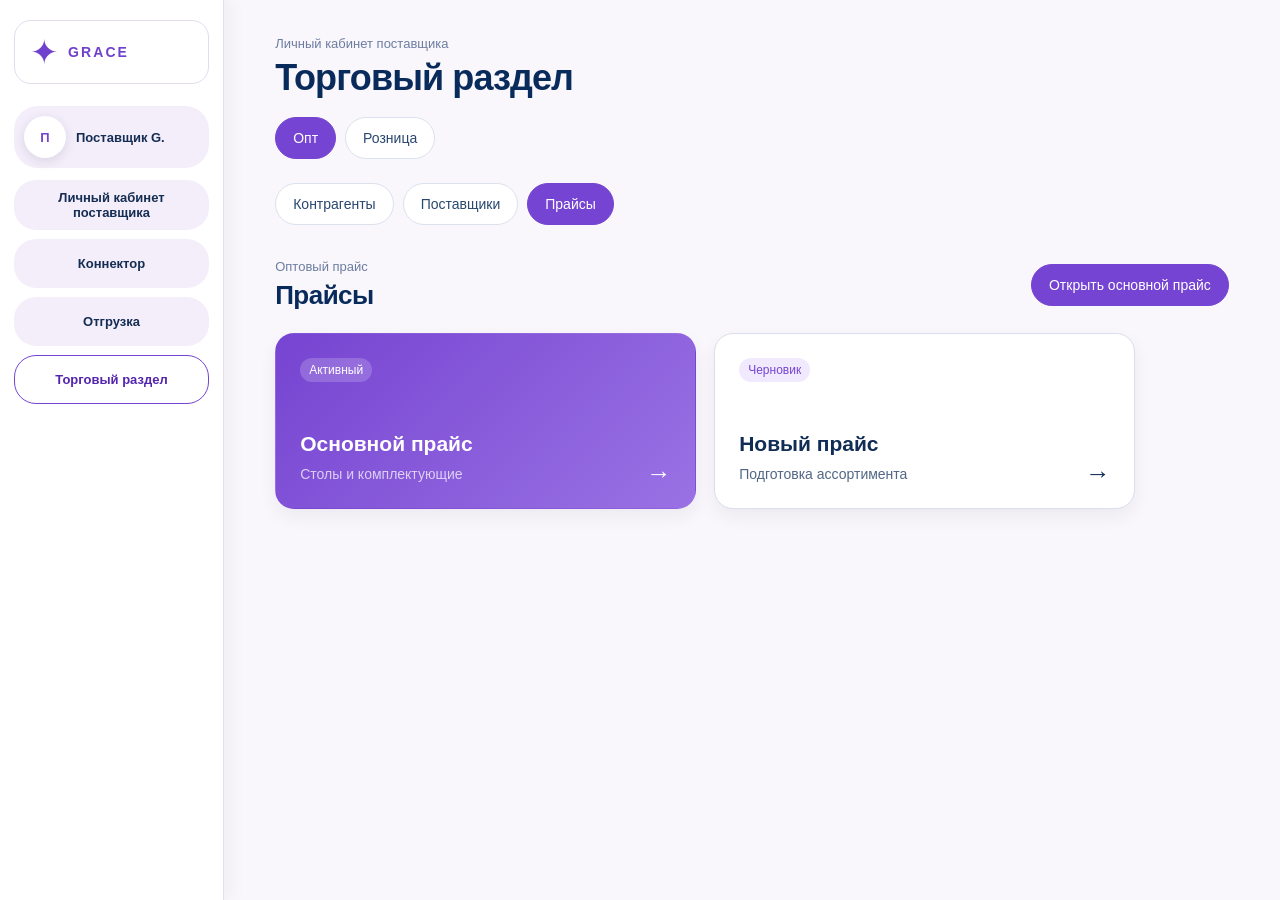
==== index.html @ 9927104e "Add static trade section demo" ====
<!doctype html>
<html lang="ru">
  <head>
    <meta charset="UTF-8" />
    <meta name="viewport" content="width=device-width, initial-scale=1.0" />
    <meta name="description" content="Демонстрация торгового раздела" />
    <title>Grace CRM — торговый раздел</title>
    <link rel="stylesheet" href="assets/styles.css" />
  </head>
  <body>
    <div class="app">
      <aside class="sidebar">
        <div class="sidebar__brand">
          <span class="sidebar__brand-mark">✦</span>
          <span class="sidebar__brand-name">GRACE</span>
        </div>
        <div class="sidebar__profile">
          <span class="sidebar__avatar">П</span>
          <span>Поставщик G.</span>
        </div>
        <nav class="sidebar__nav" aria-label="Основная навигация">
          <button class="sidebar__nav-item" type="button">Личный кабинет<br />поставщика</button>
          <button class="sidebar__nav-item" type="button">Коннектор</button>
          <button class="sidebar__nav-item" type="button">Отгрузка</button>
          <button class="sidebar__nav-item sidebar__nav-item--active" type="button">Торговый раздел</button>
        </nav>
      </aside>

      <main class="trade">
        <header class="trade__header">
          <p class="trade__eyebrow">Личный кабинет поставщика</p>
          <h1 class="trade__title">Торговый раздел</h1>
          <div class="switcher" role="tablist" aria-label="Тип прайса">
            <button class="switcher__button switcher__button--active" type="button" data-price-type="wholesale">Опт</button>
            <button class="switcher__button" type="button" data-price-type="retail">Розница</button>
          </div>
        </header>

        <div class="trade__tabs" role="tablist" aria-label="Разделы торговли">
          <button class="trade__tab" type="button" data-screen="counterparties">Контрагенты</button>
          <button class="trade__tab" type="button" data-screen="suppliers">Поставщики</button>
          <button class="trade__tab trade__tab--active" type="button" data-screen="prices">Прайсы</button>
        </div>

        <section class="screen screen--active" data-screen-panel="prices">
          <div class="screen__heading">
            <div>
              <p class="screen__kicker">Оптовый прайс</p>
              <h2 class="screen__title">Прайсы</h2>
            </div>
            <button class="button button--primary" type="button" data-action="show-price-list">Открыть основной прайс</button>
          </div>
          <div class="price-grid">
            <button class="price-card price-card--featured" type="button" data-action="show-price-list">
              <span class="price-card__label">Активный</span>
              <strong class="price-card__title">Основной прайс</strong>
              <span class="price-card__text">Столы и комплектующие</span>
              <span class="price-card__arrow">→</span>
            </button>
            <button class="price-card" type="button" data-action="show-price-list">
              <span class="price-card__label">Черновик</span>
              <strong class="price-card__title">Новый прайс</strong>
              <span class="price-card__text">Подготовка ассортимента</span>
              <span class="price-card__arrow">→</span>
            </button>
          </div>
        </section>

        <section class="screen" data-screen-panel="counterparties">
          <div class="screen__heading">
            <div><p class="screen__kicker">Торговый раздел</p><h2 class="screen__title">Контрагенты</h2></div>
            <button class="button button--primary" type="button">Добавить контрагента</button>
          </div>
          <div class="empty-card"><span class="empty-card__icon">◎</span><strong>Контрагенты</strong><p>Здесь будет список контрагентов поставщика.</p></div>
        </section>

        <section class="screen" data-screen-panel="suppliers">
          <div class="screen__heading">
            <div><p class="screen__kicker">Торговый раздел</p><h2 class="screen__title">Поставщики</h2></div>
            <button class="button button--primary" type="button">Добавить поставщика</button>
          </div>
          <div class="empty-card"><span class="empty-card__icon">◈</span><strong>Поставщики</strong><p>Здесь будет список поставщиков и их прайсов.</p></div>
        </section>

        <section class="price-detail" data-price-detail hidden>
          <button class="back-button" type="button" data-action="show-price-list">← <span>К прайсам</span></button>
          <div class="price-detail__top">
            <div><p class="screen__kicker">Оптовый прайс</p><h2 class="screen__title">Основной прайс</h2></div>
            <span class="status-badge">Активный</span>
          </div>
          <div class="price-detail__tabs" role="tablist" aria-label="Раздел прайса">
            <button class="price-detail__tab price-detail__tab--active" type="button" data-price-screen="catalog">Каталог</button>
            <button class="price-detail__tab" type="button" data-price-screen="settings">Настройки</button>
          </div>

          <div class="price-screen price-screen--active" data-price-panel="catalog">
            <div class="section-title"><h3>Конфигурация стола</h3><p>Выберите механизм или настройте опоры.</p></div>
            <div class="catalog-grid">
              <button class="catalog-card" type="button" data-mechanism="vega"><strong>Вега</strong><span>1 подтип</span></button>
              <button class="catalog-card" type="button" data-mechanism="phantom"><strong>Фантом</strong><span>2 подтипа</span></button>
              <button class="catalog-card" type="button" data-mechanism="fora"><strong>Фора</strong><span>2 подтипа</span></button>
              <button class="catalog-card" type="button" data-mechanism="supports"><strong>Опоры</strong><span>Цены и комплектация</span></button>
            </div>
            <div class="catalog-preview" data-catalog-preview>
              <strong>Выберите карточку</strong>
              <p>Здесь отображаются настройки выбранного механизма или опор.</p>
            </div>
          </div>

          <div class="price-screen" data-price-panel="settings">
            <div class="section-title"><h3>Настройки прайса</h3><p>Общие справочники и цены.</p></div>
            <div class="settings-grid">
              <button class="settings-card" type="button"><strong>Размеры</strong><span>Длина, ширина и лепесток</span></button>
              <button class="settings-card" type="button"><strong>Материалы</strong><span>Материалы и текстуры</span></button>
              <button class="settings-card" type="button"><strong>Наценки</strong><span>Уровни наценки</span></button>
              <button class="settings-card" type="button"><strong>Кант в столешницу</strong><span>Общая цена</span></button>
              <button class="settings-card" type="button"><strong>Цвета опор</strong><span>Текстуры и цены</span></button>
              <button class="settings-card" type="button"><strong>Лепёшки и молдинги</strong><span>Цвета и текстуры</span></button>
            </div>
          </div>
        </section>
      </main>
    </div>
    <script src="assets/app.js"></script>
  </body>
</html>
---- assets/styles.css ----
:root {
  color: #092b5b;
  background: #f9f7fc;
  font-family: Inter, Arial, sans-serif;
}

* { box-sizing: border-box; }
body { margin: 0; min-width: 320px; }
button { font: inherit; }

.app { display: flex; min-height: 100vh; }
.sidebar { width: 224px; flex: 0 0 224px; padding: 20px 14px; background: #fff; border-right: 1px solid #e6def1; box-shadow: 5px 0 18px rgba(35, 26, 55, .05); }
.sidebar__brand { display: flex; align-items: center; gap: 10px; height: 64px; padding: 0 15px; border: 1px solid #e4dced; border-radius: 17px; color: #7041cc; }
.sidebar__brand-mark { font-size: 34px; line-height: 1; }
.sidebar__brand-name { font-size: 14px; font-weight: 800; letter-spacing: .15em; }
.sidebar__profile { display: flex; align-items: center; gap: 10px; margin: 22px 0 12px; padding: 10px; border-radius: 24px; background: #f4eefb; color: #152d52; font-size: 13px; font-weight: 700; }
.sidebar__avatar { display: grid; width: 42px; height: 42px; place-items: center; border-radius: 50%; background: #fff; color: #7346cd; box-shadow: 0 3px 12px rgba(30, 21, 49, .12); }
.sidebar__nav { display: grid; gap: 9px; }
.sidebar__nav-item { min-height: 49px; padding: 9px 13px; border: 1px solid transparent; border-radius: 22px; background: #f4eefb; color: #152d52; cursor: pointer; font-size: 13px; font-weight: 600; }
.sidebar__nav-item--active { border-color: #7544d2; background: #fff; color: #5425ad; }

.trade { width: min(100%, 1480px); padding: 36px clamp(24px, 4vw, 64px) 70px; }
.trade__header { margin-bottom: 24px; }
.trade__eyebrow, .screen__kicker { margin: 0 0 6px; color: #6c7da0; font-size: 13px; }
.trade__title { margin: 0 0 18px; font-size: clamp(28px, 4vw, 36px); letter-spacing: -.025em; }
.switcher, .trade__tabs, .price-detail__tabs { display: flex; flex-wrap: wrap; gap: 9px; }
.switcher__button, .trade__tab, .price-detail__tab, .button, .back-button { min-height: 42px; padding: 0 17px; border: 1px solid #dbe2ee; border-radius: 22px; background: #fff; color: #29476f; cursor: pointer; font-size: 14px; }
.switcher__button--active, .trade__tab--active, .price-detail__tab--active, .button--primary { border-color: #7544d2; background: #7544d2; color: #fff; }
.trade__tabs { margin-bottom: 34px; }
.screen { display: none; }
.screen--active { display: block; }
.screen__heading, .price-detail__top { display: flex; align-items: center; justify-content: space-between; gap: 20px; margin-bottom: 22px; }
.screen__title { margin: 0; font-size: 26px; letter-spacing: -.02em; }
.price-grid { display: grid; grid-template-columns: repeat(2, minmax(0, 1fr)); gap: 18px; max-width: 860px; }
.price-card, .catalog-card, .settings-card { position: relative; display: flex; flex-direction: column; align-items: flex-start; min-height: 176px; padding: 24px; border: 1px solid #d9dfeb; border-radius: 19px; background: #fff; color: #102d56; text-align: left; box-shadow: 0 8px 18px rgba(32, 24, 51, .06); cursor: pointer; transition: transform .18s ease, border-color .18s ease, box-shadow .18s ease; }
.price-card:hover, .catalog-card:hover, .settings-card:hover { transform: translateY(-3px); border-color: #8b61dc; box-shadow: 0 12px 25px rgba(90, 50, 162, .13); }
.price-card--featured { background: linear-gradient(135deg, #7644d1, #9a72e4); color: #fff; border-color: transparent; }
.price-card__label { display: inline-flex; margin-bottom: auto; padding: 5px 9px; border-radius: 20px; background: rgba(255,255,255,.18); font-size: 12px; }
.price-card:not(.price-card--featured) .price-card__label { background: #f1eafe; color: #7544d2; }
.price-card__title { font-size: 21px; }
.price-card__text, .catalog-card span, .settings-card span { margin-top: 8px; color: inherit; opacity: .72; font-size: 14px; line-height: 1.45; }
.price-card__arrow { position: absolute; right: 24px; bottom: 20px; font-size: 25px; }
.empty-card, .catalog-preview { padding: 42px 28px; border: 1px dashed #cbd5e4; border-radius: 19px; background: #fff; color: #526b90; text-align: center; }
.empty-card__icon { display: block; margin-bottom: 11px; color: #7644d1; font-size: 32px; }
.empty-card strong, .catalog-preview strong { color: #102d56; font-size: 18px; }
.empty-card p, .catalog-preview p { margin: 8px 0 0; }
.price-detail { margin-top: -2px; }
.back-button { margin-bottom: 20px; }
.status-badge { padding: 7px 12px; border-radius: 20px; background: #e9defb; color: #6a39c6; font-size: 13px; font-weight: 700; }
.price-detail__tabs { margin-bottom: 31px; }
.price-screen { display: none; }
.price-screen--active { display: block; }
.section-title { margin-bottom: 19px; }
.section-title h3 { margin: 0 0 7px; font-size: 22px; }
.section-title p { margin: 0; color: #647798; }
.catalog-grid, .settings-grid { display: grid; grid-template-columns: repeat(4, minmax(0, 1fr)); gap: 15px; }
.catalog-card { min-height: 124px; padding: 18px; }
.catalog-card--active { border-color: #7544d2; box-shadow: 0 0 0 3px rgba(117,68,210,.12); }
.settings-grid { grid-template-columns: repeat(3, minmax(0, 1fr)); }
.settings-card { min-height: 148px; }
.catalog-preview { margin-top: 20px; text-align: left; }

@media (max-width: 900px) {
  .sidebar { width: 82px; flex-basis: 82px; padding: 14px 9px; }
  .sidebar__brand { justify-content: center; padding: 0; }
  .sidebar__brand-name, .sidebar__profile > span:last-child, .sidebar__nav-item { font-size: 0; }
  .sidebar__nav-item { min-height: 44px; }
  .sidebar__nav-item::after { content: '•'; font-size: 21px; }
  .sidebar__profile { justify-content: center; padding: 7px; }
  .trade { padding-inline: 28px; }
  .catalog-grid { grid-template-columns: repeat(2, minmax(0, 1fr)); }
}

@media (max-width: 620px) {
  .app { display: block; }
  .sidebar { display: none; }
  .trade { padding: 25px 18px 50px; }
  .screen__heading, .price-detail__top { align-items: flex-start; flex-direction: column; }
  .price-grid, .catalog-grid, .settings-grid { grid-template-columns: 1fr; }
  .button--primary { width: 100%; }
}
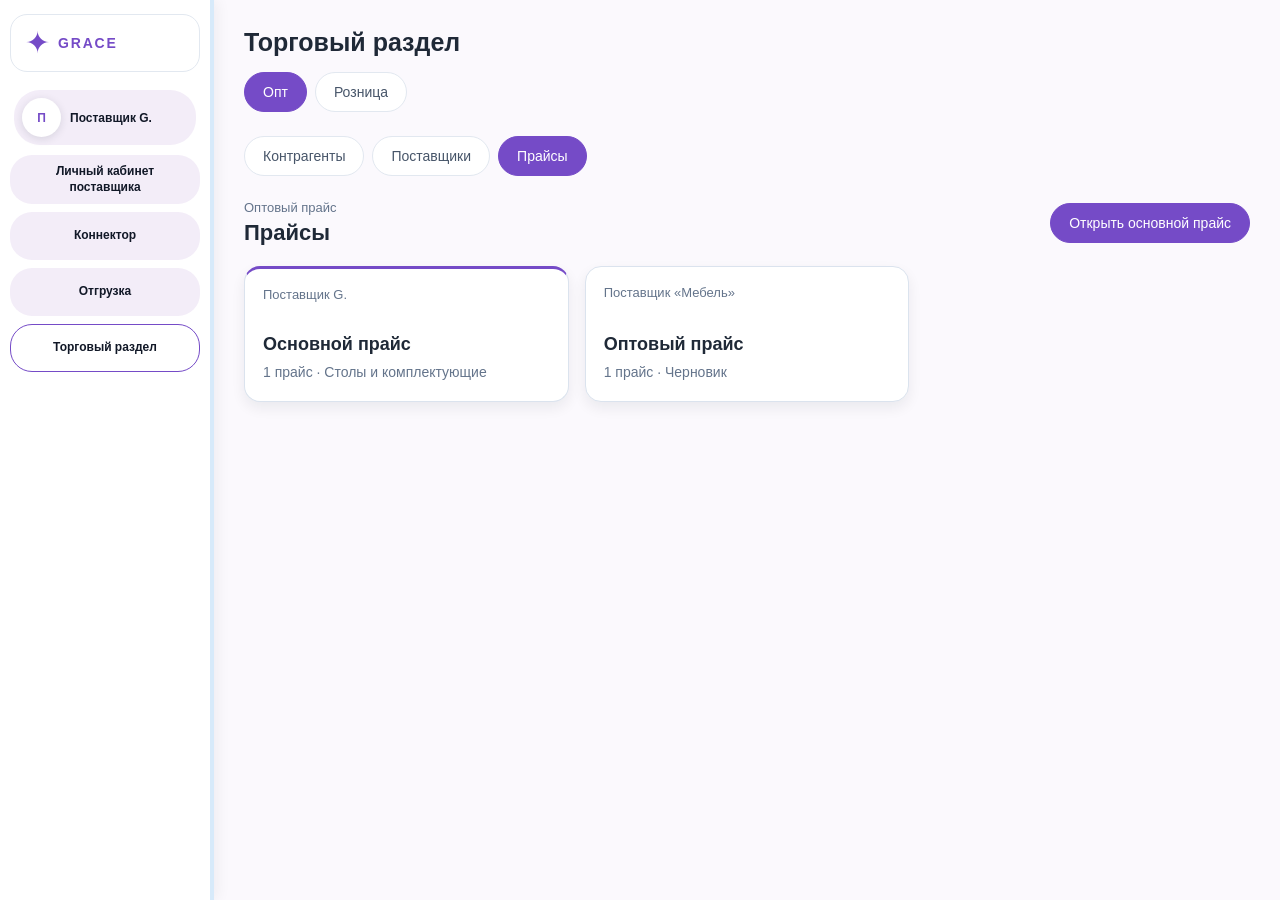
==== commit 1b624317: "Match trade demo to CRM interface" ====
--- a/index.html
+++ b/index.html
@@ -28,7 +28,6 @@
 
       <main class="trade">
         <header class="trade__header">
-          <p class="trade__eyebrow">Личный кабинет поставщика</p>
           <h1 class="trade__title">Торговый раздел</h1>
           <div class="switcher" role="tablist" aria-label="Тип прайса">
             <button class="switcher__button switcher__button--active" type="button" data-price-type="wholesale">Опт</button>
@@ -52,15 +51,15 @@
           </div>
           <div class="price-grid">
             <button class="price-card price-card--featured" type="button" data-action="show-price-list">
-              <span class="price-card__label">Активный</span>
+              <span class="price-card__label">Поставщик G.</span>
               <strong class="price-card__title">Основной прайс</strong>
-              <span class="price-card__text">Столы и комплектующие</span>
+              <span class="price-card__text">1 прайс · Столы и комплектующие</span>
               <span class="price-card__arrow">→</span>
             </button>
             <button class="price-card" type="button" data-action="show-price-list">
-              <span class="price-card__label">Черновик</span>
-              <strong class="price-card__title">Новый прайс</strong>
-              <span class="price-card__text">Подготовка ассортимента</span>
+              <span class="price-card__label">Поставщик «Мебель»</span>
+              <strong class="price-card__title">Оптовый прайс</strong>
+              <span class="price-card__text">1 прайс · Черновик</span>
               <span class="price-card__arrow">→</span>
             </button>
           </div>
@@ -71,7 +70,12 @@
             <div><p class="screen__kicker">Торговый раздел</p><h2 class="screen__title">Контрагенты</h2></div>
             <button class="button button--primary" type="button">Добавить контрагента</button>
           </div>
-          <div class="empty-card"><span class="empty-card__icon">◎</span><strong>Контрагенты</strong><p>Здесь будет список контрагентов поставщика.</p></div>
+          <div class="entity-table">
+            <div class="entity-table__head"><span>Название</span><span>Телефон</span><span>Статус</span></div>
+            <div class="entity-table__row"><strong>ООО «Мебельная компания»</strong><span>+7 900 000-00-00</span><span class="entity-table__status">Активен</span></div>
+            <div class="entity-table__row"><strong>Салон «Гостиная»</strong><span>+7 901 000-00-00</span><span class="entity-table__status">Активен</span></div>
+            <div class="entity-table__row"><strong>Интерьерный дом</strong><span>+7 902 000-00-00</span><span class="entity-table__status">Активен</span></div>
+          </div>
         </section>
 
         <section class="screen" data-screen-panel="suppliers">
@@ -79,7 +83,11 @@
             <div><p class="screen__kicker">Торговый раздел</p><h2 class="screen__title">Поставщики</h2></div>
             <button class="button button--primary" type="button">Добавить поставщика</button>
           </div>
-          <div class="empty-card"><span class="empty-card__icon">◈</span><strong>Поставщики</strong><p>Здесь будет список поставщиков и их прайсов.</p></div>
+          <div class="entity-table">
+            <div class="entity-table__head"><span>Поставщик</span><span>Прайсов</span><span>Статус</span></div>
+            <div class="entity-table__row"><strong>Поставщик G.</strong><span>1</span><span class="entity-table__status">Активен</span></div>
+            <div class="entity-table__row"><strong>Мебельная группа</strong><span>2</span><span class="entity-table__status">Активен</span></div>
+          </div>
         </section>
 
         <section class="price-detail" data-price-detail hidden>
@@ -103,7 +111,7 @@
             </div>
             <div class="catalog-preview" data-catalog-preview>
               <strong>Выберите карточку</strong>
-              <p>Здесь отображаются настройки выбранного механизма или опор.</p>
+              <p>Откроется статичный пример настроек выбранного раздела.</p>
             </div>
           </div>
 
@@ -124,4 +132,3 @@
     <script src="assets/app.js"></script>
   </body>
 </html>
-
--- a/assets/styles.css
+++ b/assets/styles.css
@@ -1,82 +1,96 @@
 :root {
-  color: #092b5b;
-  background: #f9f7fc;
-  font-family: Inter, Arial, sans-serif;
+  color: #1f2937;
+  background: #fbf9fd;
+  font-family: Arial, sans-serif;
 }
 
 * { box-sizing: border-box; }
 body { margin: 0; min-width: 320px; }
 button { font: inherit; }
 
-.app { display: flex; min-height: 100vh; }
-.sidebar { width: 224px; flex: 0 0 224px; padding: 20px 14px; background: #fff; border-right: 1px solid #e6def1; box-shadow: 5px 0 18px rgba(35, 26, 55, .05); }
-.sidebar__brand { display: flex; align-items: center; gap: 10px; height: 64px; padding: 0 15px; border: 1px solid #e4dced; border-radius: 17px; color: #7041cc; }
-.sidebar__brand-mark { font-size: 34px; line-height: 1; }
-.sidebar__brand-name { font-size: 14px; font-weight: 800; letter-spacing: .15em; }
-.sidebar__profile { display: flex; align-items: center; gap: 10px; margin: 22px 0 12px; padding: 10px; border-radius: 24px; background: #f4eefb; color: #152d52; font-size: 13px; font-weight: 700; }
-.sidebar__avatar { display: grid; width: 42px; height: 42px; place-items: center; border-radius: 50%; background: #fff; color: #7346cd; box-shadow: 0 3px 12px rgba(30, 21, 49, .12); }
-.sidebar__nav { display: grid; gap: 9px; }
-.sidebar__nav-item { min-height: 49px; padding: 9px 13px; border: 1px solid transparent; border-radius: 22px; background: #f4eefb; color: #152d52; cursor: pointer; font-size: 13px; font-weight: 600; }
-.sidebar__nav-item--active { border-color: #7544d2; background: #fff; color: #5425ad; }
+.app { display: flex; min-height: 100vh; background: #fbf9fd; }
+.sidebar { width: 214px; flex: 0 0 214px; padding: 14px 10px; background: #fff; border-right: 4px solid #d7eafa; box-shadow: 3px 0 14px rgba(15, 23, 42, .06); }
+.sidebar__brand { display: flex; align-items: center; gap: 8px; min-height: 58px; padding: 9px 14px; border: 1px solid #e2e8f0; border-radius: 17px; color: #754bc7; }
+.sidebar__brand-mark { font-size: 30px; line-height: 1; }
+.sidebar__brand-name { font-size: 14px; font-weight: 800; letter-spacing: .13em; }
+.sidebar__profile { display: flex; align-items: center; gap: 9px; margin: 18px 4px 10px; padding: 8px; border-radius: 26px; background: #f3edf8; color: #111827; font-size: 12px; font-weight: 700; }
+.sidebar__avatar { display: grid; width: 39px; height: 39px; place-items: center; border-radius: 50%; background: #fff; color: #754bc7; box-shadow: 0 2px 9px rgba(31, 41, 55, .13); }
+.sidebar__nav { display: grid; gap: 8px; }
+.sidebar__nav-item { min-height: 48px; padding: 8px 10px; border: 1px solid transparent; border-radius: 22px; background: #f3edf8; color: #111827; cursor: pointer; font-size: 12px; font-weight: 700; line-height: 1.3; }
+.sidebar__nav-item--active { border-color: #754bc7; background: #fff; color: #111827; }
 
-.trade { width: min(100%, 1480px); padding: 36px clamp(24px, 4vw, 64px) 70px; }
-.trade__header { margin-bottom: 24px; }
-.trade__eyebrow, .screen__kicker { margin: 0 0 6px; color: #6c7da0; font-size: 13px; }
-.trade__title { margin: 0 0 18px; font-size: clamp(28px, 4vw, 36px); letter-spacing: -.025em; }
-.switcher, .trade__tabs, .price-detail__tabs { display: flex; flex-wrap: wrap; gap: 9px; }
-.switcher__button, .trade__tab, .price-detail__tab, .button, .back-button { min-height: 42px; padding: 0 17px; border: 1px solid #dbe2ee; border-radius: 22px; background: #fff; color: #29476f; cursor: pointer; font-size: 14px; }
-.switcher__button--active, .trade__tab--active, .price-detail__tab--active, .button--primary { border-color: #7544d2; background: #7544d2; color: #fff; }
-.trade__tabs { margin-bottom: 34px; }
+.trade { width: 100%; max-width: 1500px; padding: 28px 30px 60px; }
+.trade__header { display: flex; flex-direction: column; align-items: flex-start; gap: 15px; margin-bottom: 24px; }
+.trade__eyebrow, .screen__kicker { margin: 0 0 5px; color: #64748b; font-size: 13px; }
+.trade__title { margin: 0; color: #1f2937; font-size: 25px; font-weight: 700; }
+.switcher, .trade__tabs, .price-detail__tabs { display: flex; flex-wrap: wrap; gap: 8px; }
+.switcher__button, .trade__tab, .price-detail__tab, .button, .back-button { min-height: 40px; padding: 8px 18px; border: 1px solid #e2e8f0; border-radius: 20px; background: #fff; color: #475569; cursor: pointer; font-size: 14px; }
+.switcher__button--active, .trade__tab--active, .price-detail__tab--active, .button--primary { border-color: #754bc7; background: #754bc7; color: #fff; }
+.trade__tabs { margin: 0 0 24px; }
 .screen { display: none; }
 .screen--active { display: block; }
-.screen__heading, .price-detail__top { display: flex; align-items: center; justify-content: space-between; gap: 20px; margin-bottom: 22px; }
-.screen__title { margin: 0; font-size: 26px; letter-spacing: -.02em; }
-.price-grid { display: grid; grid-template-columns: repeat(2, minmax(0, 1fr)); gap: 18px; max-width: 860px; }
-.price-card, .catalog-card, .settings-card { position: relative; display: flex; flex-direction: column; align-items: flex-start; min-height: 176px; padding: 24px; border: 1px solid #d9dfeb; border-radius: 19px; background: #fff; color: #102d56; text-align: left; box-shadow: 0 8px 18px rgba(32, 24, 51, .06); cursor: pointer; transition: transform .18s ease, border-color .18s ease, box-shadow .18s ease; }
-.price-card:hover, .catalog-card:hover, .settings-card:hover { transform: translateY(-3px); border-color: #8b61dc; box-shadow: 0 12px 25px rgba(90, 50, 162, .13); }
-.price-card--featured { background: linear-gradient(135deg, #7644d1, #9a72e4); color: #fff; border-color: transparent; }
-.price-card__label { display: inline-flex; margin-bottom: auto; padding: 5px 9px; border-radius: 20px; background: rgba(255,255,255,.18); font-size: 12px; }
-.price-card:not(.price-card--featured) .price-card__label { background: #f1eafe; color: #7544d2; }
-.price-card__title { font-size: 21px; }
-.price-card__text, .catalog-card span, .settings-card span { margin-top: 8px; color: inherit; opacity: .72; font-size: 14px; line-height: 1.45; }
-.price-card__arrow { position: absolute; right: 24px; bottom: 20px; font-size: 25px; }
-.empty-card, .catalog-preview { padding: 42px 28px; border: 1px dashed #cbd5e4; border-radius: 19px; background: #fff; color: #526b90; text-align: center; }
-.empty-card__icon { display: block; margin-bottom: 11px; color: #7644d1; font-size: 32px; }
-.empty-card strong, .catalog-preview strong { color: #102d56; font-size: 18px; }
-.empty-card p, .catalog-preview p { margin: 8px 0 0; }
-.price-detail { margin-top: -2px; }
-.back-button { margin-bottom: 20px; }
-.status-badge { padding: 7px 12px; border-radius: 20px; background: #e9defb; color: #6a39c6; font-size: 13px; font-weight: 700; }
-.price-detail__tabs { margin-bottom: 31px; }
+.screen__heading, .price-detail__top { display: flex; align-items: center; justify-content: space-between; gap: 18px; margin-bottom: 20px; }
+.screen__title { margin: 0; color: #1f2937; font-size: 22px; font-weight: 700; }
+.price-grid { display: grid; grid-template-columns: repeat(3, minmax(220px, 1fr)); gap: 16px; max-width: 1050px; }
+.price-card, .catalog-card, .settings-card { display: flex; flex-direction: column; align-items: flex-start; min-height: 136px; padding: 18px; border: 1px solid #dbe3ee; border-radius: 16px; background: #fff; color: #1f2937; text-align: left; box-shadow: 0 6px 14px rgba(15, 23, 42, .07); cursor: pointer; transition: border-color .18s ease, box-shadow .18s ease; }
+.price-card:hover, .catalog-card:hover, .settings-card:hover { border-color: #9f7aea; box-shadow: 0 9px 20px rgba(117, 75, 199, .13); }
+.price-card--featured { border-top: 3px solid #754bc7; }
+.price-card__label { margin-bottom: auto; color: #64748b; font-size: 13px; }
+.price-card__title { color: #1f2937; font-size: 18px; }
+.price-card__text, .catalog-card span, .settings-card span { margin-top: 8px; color: #64748b; font-size: 14px; line-height: 1.4; }
+.price-card__arrow { display: none; }
+.entity-table, .catalog-preview { overflow: hidden; border: 1px solid #dbe3ee; border-radius: 16px; background: #fff; box-shadow: 0 6px 14px rgba(15, 23, 42, .05); }
+.entity-table__head, .entity-table__row { display: grid; grid-template-columns: 1.6fr 1fr .65fr; gap: 16px; align-items: center; padding: 16px 18px; }
+.entity-table__head { border-bottom: 1px solid #e6edf5; color: #1f2937; font-size: 13px; font-weight: 700; }
+.entity-table__row { border-bottom: 1px solid #edf1f5; color: #64748b; font-size: 14px; }
+.entity-table__row:last-child { border-bottom: 0; }
+.entity-table__row strong { color: #1f2937; font-weight: 600; }
+.entity-table__status { color: #754bc7; font-weight: 600; }
+.price-detail { margin-top: -8px; }
+.back-button { display: inline-flex; align-items: center; gap: 8px; width: auto; padding-inline: 13px; margin-bottom: 18px; font-size: 16px; box-shadow: 0 3px 8px rgba(15, 23, 42, .08); }
+.price-detail__top { margin-bottom: 16px; }
+.status-badge { padding: 6px 11px; border-radius: 15px; background: #f3edf8; color: #754bc7; font-size: 13px; font-weight: 700; }
+.price-detail__tabs { margin-bottom: 24px; }
 .price-screen { display: none; }
 .price-screen--active { display: block; }
-.section-title { margin-bottom: 19px; }
-.section-title h3 { margin: 0 0 7px; font-size: 22px; }
-.section-title p { margin: 0; color: #647798; }
-.catalog-grid, .settings-grid { display: grid; grid-template-columns: repeat(4, minmax(0, 1fr)); gap: 15px; }
-.catalog-card { min-height: 124px; padding: 18px; }
-.catalog-card--active { border-color: #7544d2; box-shadow: 0 0 0 3px rgba(117,68,210,.12); }
-.settings-grid { grid-template-columns: repeat(3, minmax(0, 1fr)); }
-.settings-card { min-height: 148px; }
-.catalog-preview { margin-top: 20px; text-align: left; }
+.section-title { margin-bottom: 16px; }
+.section-title h3 { margin: 0 0 7px; color: #1f2937; font-size: 20px; }
+.section-title p { margin: 0; color: #64748b; font-size: 14px; }
+.catalog-grid, .settings-grid { display: grid; grid-template-columns: repeat(4, minmax(180px, 1fr)); gap: 16px; }
+.catalog-card { min-height: 116px; padding: 17px; }
+.catalog-card strong, .settings-card strong { font-size: 15px; }
+.catalog-card--active { border-color: #754bc7; box-shadow: 0 0 0 2px rgba(117, 75, 199, .15); }
+.settings-grid { grid-template-columns: repeat(3, minmax(210px, 1fr)); }
+.settings-card { min-height: 132px; }
+.catalog-preview { min-height: 116px; margin-top: 18px; padding: 0; }
+.catalog-preview__title { margin: 0; padding: 15px 18px; border-bottom: 1px solid #e6edf5; color: #1f2937; font-size: 16px; }
+.catalog-preview__text { margin: 0; padding: 16px 18px; color: #64748b; font-size: 14px; }
+.catalog-preview__table { width: 100%; border-collapse: collapse; color: #475569; font-size: 14px; text-align: left; }
+.catalog-preview__table th, .catalog-preview__table td { padding: 13px 18px; border-bottom: 1px solid #edf1f5; }
+.catalog-preview__table th { color: #1f2937; font-size: 13px; }
+.catalog-preview__table tr:last-child td { border-bottom: 0; }
+.catalog-preview__tag { color: #754bc7; font-weight: 600; }
 
-@media (max-width: 900px) {
-  .sidebar { width: 82px; flex-basis: 82px; padding: 14px 9px; }
+@media (max-width: 940px) {
+  .sidebar { width: 76px; flex-basis: 76px; padding: 10px 8px; }
   .sidebar__brand { justify-content: center; padding: 0; }
-  .sidebar__brand-name, .sidebar__profile > span:last-child, .sidebar__nav-item { font-size: 0; }
-  .sidebar__nav-item { min-height: 44px; }
-  .sidebar__nav-item::after { content: '•'; font-size: 21px; }
-  .sidebar__profile { justify-content: center; padding: 7px; }
-  .trade { padding-inline: 28px; }
-  .catalog-grid { grid-template-columns: repeat(2, minmax(0, 1fr)); }
+  .sidebar__brand-name, .sidebar__profile > span:last-child { display: none; }
+  .sidebar__profile { justify-content: center; margin-inline: 0; }
+  .sidebar__nav-item { font-size: 0; }
+  .sidebar__nav-item::after { content: '•'; font-size: 22px; }
+  .price-grid, .catalog-grid { grid-template-columns: repeat(2, minmax(0, 1fr)); }
+  .settings-grid { grid-template-columns: repeat(2, minmax(0, 1fr)); }
 }
 
 @media (max-width: 620px) {
   .app { display: block; }
   .sidebar { display: none; }
-  .trade { padding: 25px 18px 50px; }
+  .trade { padding: 22px 16px 48px; }
   .screen__heading, .price-detail__top { align-items: flex-start; flex-direction: column; }
+  .button--primary { width: 100%; }
   .price-grid, .catalog-grid, .settings-grid { grid-template-columns: 1fr; }
-  .button--primary { width: 100%; }
+  .entity-table__head, .entity-table__row { grid-template-columns: 1fr; gap: 6px; }
+  .entity-table__head { display: none; }
+  .entity-table__row { padding: 15px; }
+  .catalog-preview { overflow-x: auto; }
 }
-
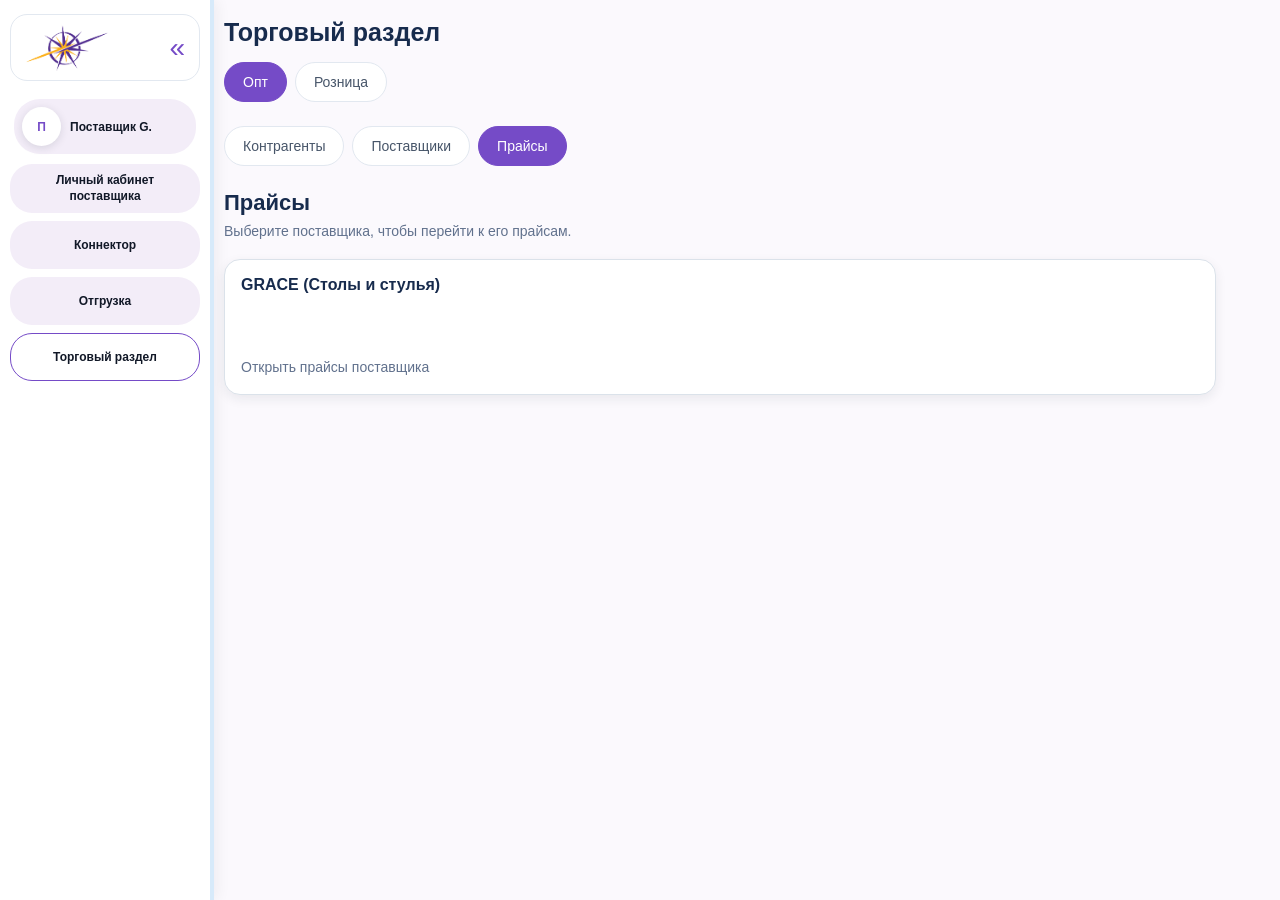
==== commit 8c883e1b: "Use CRM trade section visual assets" ====
--- a/index.html
+++ b/index.html
@@ -11,8 +11,8 @@
     <div class="app">
       <aside class="sidebar">
         <div class="sidebar__brand">
-          <span class="sidebar__brand-mark">✦</span>
-          <span class="sidebar__brand-name">GRACE</span>
+          <img class="sidebar__brand-logo" src="assets/logo.png" alt="Grace" />
+          <span class="sidebar__brand-collapse">«</span>
         </div>
         <div class="sidebar__profile">
           <span class="sidebar__avatar">П</span>
@@ -44,23 +44,14 @@
         <section class="screen screen--active" data-screen-panel="prices">
           <div class="screen__heading">
             <div>
-              <p class="screen__kicker">Оптовый прайс</p>
               <h2 class="screen__title">Прайсы</h2>
+              <p class="screen__description">Выберите поставщика, чтобы перейти к его прайсам.</p>
             </div>
-            <button class="button button--primary" type="button" data-action="show-price-list">Открыть основной прайс</button>
           </div>
           <div class="price-grid">
-            <button class="price-card price-card--featured" type="button" data-action="show-price-list">
-              <span class="price-card__label">Поставщик G.</span>
-              <strong class="price-card__title">Основной прайс</strong>
-              <span class="price-card__text">1 прайс · Столы и комплектующие</span>
-              <span class="price-card__arrow">→</span>
-            </button>
             <button class="price-card" type="button" data-action="show-price-list">
-              <span class="price-card__label">Поставщик «Мебель»</span>
-              <strong class="price-card__title">Оптовый прайс</strong>
-              <span class="price-card__text">1 прайс · Черновик</span>
-              <span class="price-card__arrow">→</span>
+              <strong class="price-card__title">GRACE (Столы и стулья)</strong>
+              <span class="price-card__text">Открыть прайсы поставщика</span>
             </button>
           </div>
         </section>
--- a/assets/styles.css
+++ b/assets/styles.css
@@ -10,19 +10,19 @@
 
 .app { display: flex; min-height: 100vh; background: #fbf9fd; }
 .sidebar { width: 214px; flex: 0 0 214px; padding: 14px 10px; background: #fff; border-right: 4px solid #d7eafa; box-shadow: 3px 0 14px rgba(15, 23, 42, .06); }
-.sidebar__brand { display: flex; align-items: center; gap: 8px; min-height: 58px; padding: 9px 14px; border: 1px solid #e2e8f0; border-radius: 17px; color: #754bc7; }
-.sidebar__brand-mark { font-size: 30px; line-height: 1; }
-.sidebar__brand-name { font-size: 14px; font-weight: 800; letter-spacing: .13em; }
+.sidebar__brand { display: flex; align-items: center; justify-content: space-between; min-height: 58px; padding: 9px 14px; border: 1px solid #e2e8f0; border-radius: 17px; }
+.sidebar__brand-logo { display: block; width: 84px; height: auto; }
+.sidebar__brand-collapse { color: #754bc7; font-size: 28px; line-height: 1; }
 .sidebar__profile { display: flex; align-items: center; gap: 9px; margin: 18px 4px 10px; padding: 8px; border-radius: 26px; background: #f3edf8; color: #111827; font-size: 12px; font-weight: 700; }
 .sidebar__avatar { display: grid; width: 39px; height: 39px; place-items: center; border-radius: 50%; background: #fff; color: #754bc7; box-shadow: 0 2px 9px rgba(31, 41, 55, .13); }
 .sidebar__nav { display: grid; gap: 8px; }
 .sidebar__nav-item { min-height: 48px; padding: 8px 10px; border: 1px solid transparent; border-radius: 22px; background: #f3edf8; color: #111827; cursor: pointer; font-size: 12px; font-weight: 700; line-height: 1.3; }
 .sidebar__nav-item--active { border-color: #754bc7; background: #fff; color: #111827; }
 
-.trade { width: 100%; max-width: 1500px; padding: 28px 30px 60px; }
-.trade__header { display: flex; flex-direction: column; align-items: flex-start; gap: 15px; margin-bottom: 24px; }
+.trade { width: 100%; max-width: 1500px; padding: 18px 10px 60px; }
+.trade__header { display: flex; flex-direction: column; align-items: flex-start; gap: 15px; margin: 0 0 24px; padding: 0; }
 .trade__eyebrow, .screen__kicker { margin: 0 0 5px; color: #64748b; font-size: 13px; }
-.trade__title { margin: 0; color: #1f2937; font-size: 25px; font-weight: 700; }
+.trade__title { margin: 0; color: #172b4d; font-size: 25px; font-weight: 700; }
 .switcher, .trade__tabs, .price-detail__tabs { display: flex; flex-wrap: wrap; gap: 8px; }
 .switcher__button, .trade__tab, .price-detail__tab, .button, .back-button { min-height: 40px; padding: 8px 18px; border: 1px solid #e2e8f0; border-radius: 20px; background: #fff; color: #475569; cursor: pointer; font-size: 14px; }
 .switcher__button--active, .trade__tab--active, .price-detail__tab--active, .button--primary { border-color: #754bc7; background: #754bc7; color: #fff; }
@@ -30,14 +30,13 @@
 .screen { display: none; }
 .screen--active { display: block; }
 .screen__heading, .price-detail__top { display: flex; align-items: center; justify-content: space-between; gap: 18px; margin-bottom: 20px; }
-.screen__title { margin: 0; color: #1f2937; font-size: 22px; font-weight: 700; }
-.price-grid { display: grid; grid-template-columns: repeat(3, minmax(220px, 1fr)); gap: 16px; max-width: 1050px; }
-.price-card, .catalog-card, .settings-card { display: flex; flex-direction: column; align-items: flex-start; min-height: 136px; padding: 18px; border: 1px solid #dbe3ee; border-radius: 16px; background: #fff; color: #1f2937; text-align: left; box-shadow: 0 6px 14px rgba(15, 23, 42, .07); cursor: pointer; transition: border-color .18s ease, box-shadow .18s ease; }
+.screen__title { margin: 0; color: #172b4d; font-size: 22px; font-weight: 700; }
+.screen__description { margin: 7px 0 0; color: #61718d; font-size: 14px; }
+.price-grid { display: grid; grid-template-columns: repeat(auto-fit, minmax(240px, 1fr)); gap: 14px; max-width: 992px; }
+.price-card, .catalog-card, .settings-card { display: flex; flex-direction: column; align-items: flex-start; min-height: 136px; padding: 16px; border: 1px solid #dbe2ea; border-radius: 16px; background: #fff; color: #172b4d; text-align: left; box-shadow: 0 4px 12px rgb(31 41 55 / 8%); cursor: pointer; transition: border-color .2s ease, transform .2s ease; }
 .price-card:hover, .catalog-card:hover, .settings-card:hover { border-color: #9f7aea; box-shadow: 0 9px 20px rgba(117, 75, 199, .13); }
-.price-card--featured { border-top: 3px solid #754bc7; }
-.price-card__label { margin-bottom: auto; color: #64748b; font-size: 13px; }
-.price-card__title { color: #1f2937; font-size: 18px; }
-.price-card__text, .catalog-card span, .settings-card span { margin-top: 8px; color: #64748b; font-size: 14px; line-height: 1.4; }
+.price-card__title { color: #172b4d; font-size: 16px; }
+.price-card__text, .catalog-card span, .settings-card span { margin-top: auto; color: #61718d; font-size: 14px; line-height: 1.4; }
 .price-card__arrow { display: none; }
 .entity-table, .catalog-preview { overflow: hidden; border: 1px solid #dbe3ee; border-radius: 16px; background: #fff; box-shadow: 0 6px 14px rgba(15, 23, 42, .05); }
 .entity-table__head, .entity-table__row { display: grid; grid-template-columns: 1.6fr 1fr .65fr; gap: 16px; align-items: center; padding: 16px 18px; }
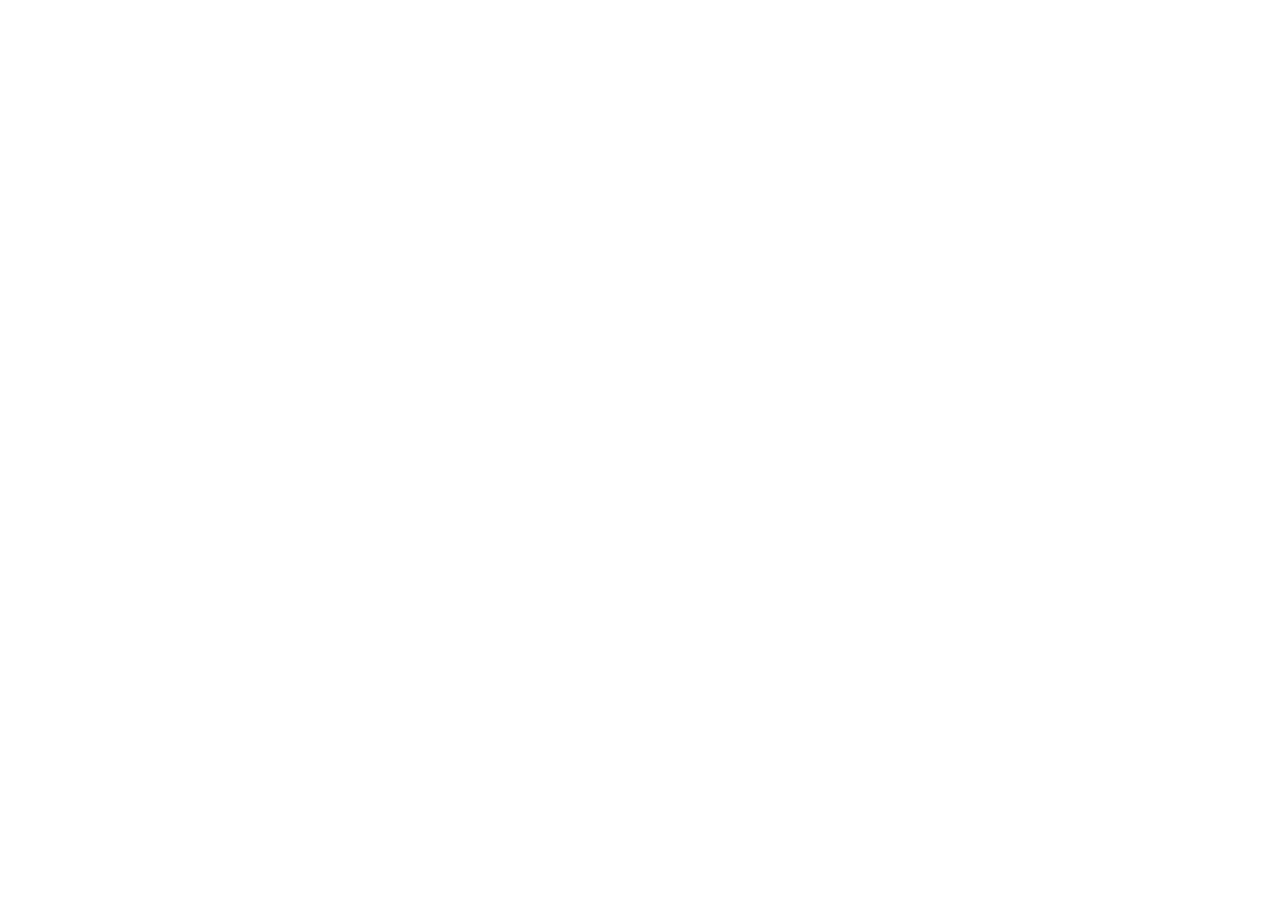
==== commit 9efd8d28: "Limit public demo to supplier cabinet" ====
--- a/index.html
+++ b/index.html
@@ -3,123 +3,11 @@
   <head>
     <meta charset="UTF-8" />
     <meta name="viewport" content="width=device-width, initial-scale=1.0" />
-    <meta name="description" content="Демонстрация торгового раздела" />
-    <title>Grace CRM — торговый раздел</title>
-    <link rel="stylesheet" href="assets/styles.css" />
+    <title>Grace CRM</title>
+    <script type="module" crossorigin src="/grace-lk/assets/public-demo-bRSILRBV.js"></script>
+    <link rel="stylesheet" crossorigin href="/grace-lk/assets/public-demo-DsKow94B.css">
   </head>
   <body>
-    <div class="app">
-      <aside class="sidebar">
-        <div class="sidebar__brand">
-          <img class="sidebar__brand-logo" src="assets/logo.png" alt="Grace" />
-          <span class="sidebar__brand-collapse">«</span>
-        </div>
-        <div class="sidebar__profile">
-          <span class="sidebar__avatar">П</span>
-          <span>Поставщик G.</span>
-        </div>
-        <nav class="sidebar__nav" aria-label="Основная навигация">
-          <button class="sidebar__nav-item" type="button">Личный кабинет<br />поставщика</button>
-          <button class="sidebar__nav-item" type="button">Коннектор</button>
-          <button class="sidebar__nav-item" type="button">Отгрузка</button>
-          <button class="sidebar__nav-item sidebar__nav-item--active" type="button">Торговый раздел</button>
-        </nav>
-      </aside>
-
-      <main class="trade">
-        <header class="trade__header">
-          <h1 class="trade__title">Торговый раздел</h1>
-          <div class="switcher" role="tablist" aria-label="Тип прайса">
-            <button class="switcher__button switcher__button--active" type="button" data-price-type="wholesale">Опт</button>
-            <button class="switcher__button" type="button" data-price-type="retail">Розница</button>
-          </div>
-        </header>
-
-        <div class="trade__tabs" role="tablist" aria-label="Разделы торговли">
-          <button class="trade__tab" type="button" data-screen="counterparties">Контрагенты</button>
-          <button class="trade__tab" type="button" data-screen="suppliers">Поставщики</button>
-          <button class="trade__tab trade__tab--active" type="button" data-screen="prices">Прайсы</button>
-        </div>
-
-        <section class="screen screen--active" data-screen-panel="prices">
-          <div class="screen__heading">
-            <div>
-              <h2 class="screen__title">Прайсы</h2>
-              <p class="screen__description">Выберите поставщика, чтобы перейти к его прайсам.</p>
-            </div>
-          </div>
-          <div class="price-grid">
-            <button class="price-card" type="button" data-action="show-price-list">
-              <strong class="price-card__title">GRACE (Столы и стулья)</strong>
-              <span class="price-card__text">Открыть прайсы поставщика</span>
-            </button>
-          </div>
-        </section>
-
-        <section class="screen" data-screen-panel="counterparties">
-          <div class="screen__heading">
-            <div><p class="screen__kicker">Торговый раздел</p><h2 class="screen__title">Контрагенты</h2></div>
-            <button class="button button--primary" type="button">Добавить контрагента</button>
-          </div>
-          <div class="entity-table">
-            <div class="entity-table__head"><span>Название</span><span>Телефон</span><span>Статус</span></div>
-            <div class="entity-table__row"><strong>ООО «Мебельная компания»</strong><span>+7 900 000-00-00</span><span class="entity-table__status">Активен</span></div>
-            <div class="entity-table__row"><strong>Салон «Гостиная»</strong><span>+7 901 000-00-00</span><span class="entity-table__status">Активен</span></div>
-            <div class="entity-table__row"><strong>Интерьерный дом</strong><span>+7 902 000-00-00</span><span class="entity-table__status">Активен</span></div>
-          </div>
-        </section>
-
-        <section class="screen" data-screen-panel="suppliers">
-          <div class="screen__heading">
-            <div><p class="screen__kicker">Торговый раздел</p><h2 class="screen__title">Поставщики</h2></div>
-            <button class="button button--primary" type="button">Добавить поставщика</button>
-          </div>
-          <div class="entity-table">
-            <div class="entity-table__head"><span>Поставщик</span><span>Прайсов</span><span>Статус</span></div>
-            <div class="entity-table__row"><strong>Поставщик G.</strong><span>1</span><span class="entity-table__status">Активен</span></div>
-            <div class="entity-table__row"><strong>Мебельная группа</strong><span>2</span><span class="entity-table__status">Активен</span></div>
-          </div>
-        </section>
-
-        <section class="price-detail" data-price-detail hidden>
-          <button class="back-button" type="button" data-action="show-price-list">← <span>К прайсам</span></button>
-          <div class="price-detail__top">
-            <div><p class="screen__kicker">Оптовый прайс</p><h2 class="screen__title">Основной прайс</h2></div>
-            <span class="status-badge">Активный</span>
-          </div>
-          <div class="price-detail__tabs" role="tablist" aria-label="Раздел прайса">
-            <button class="price-detail__tab price-detail__tab--active" type="button" data-price-screen="catalog">Каталог</button>
-            <button class="price-detail__tab" type="button" data-price-screen="settings">Настройки</button>
-          </div>
-
-          <div class="price-screen price-screen--active" data-price-panel="catalog">
-            <div class="section-title"><h3>Конфигурация стола</h3><p>Выберите механизм или настройте опоры.</p></div>
-            <div class="catalog-grid">
-              <button class="catalog-card" type="button" data-mechanism="vega"><strong>Вега</strong><span>1 подтип</span></button>
-              <button class="catalog-card" type="button" data-mechanism="phantom"><strong>Фантом</strong><span>2 подтипа</span></button>
-              <button class="catalog-card" type="button" data-mechanism="fora"><strong>Фора</strong><span>2 подтипа</span></button>
-              <button class="catalog-card" type="button" data-mechanism="supports"><strong>Опоры</strong><span>Цены и комплектация</span></button>
-            </div>
-            <div class="catalog-preview" data-catalog-preview>
-              <strong>Выберите карточку</strong>
-              <p>Откроется статичный пример настроек выбранного раздела.</p>
-            </div>
-          </div>
-
-          <div class="price-screen" data-price-panel="settings">
-            <div class="section-title"><h3>Настройки прайса</h3><p>Общие справочники и цены.</p></div>
-            <div class="settings-grid">
-              <button class="settings-card" type="button"><strong>Размеры</strong><span>Длина, ширина и лепесток</span></button>
-              <button class="settings-card" type="button"><strong>Материалы</strong><span>Материалы и текстуры</span></button>
-              <button class="settings-card" type="button"><strong>Наценки</strong><span>Уровни наценки</span></button>
-              <button class="settings-card" type="button"><strong>Кант в столешницу</strong><span>Общая цена</span></button>
-              <button class="settings-card" type="button"><strong>Цвета опор</strong><span>Текстуры и цены</span></button>
-              <button class="settings-card" type="button"><strong>Лепёшки и молдинги</strong><span>Цвета и текстуры</span></button>
-            </div>
-          </div>
-        </section>
-      </main>
-    </div>
-    <script src="assets/app.js"></script>
+    <div id="root"></div>
   </body>
 </html>
